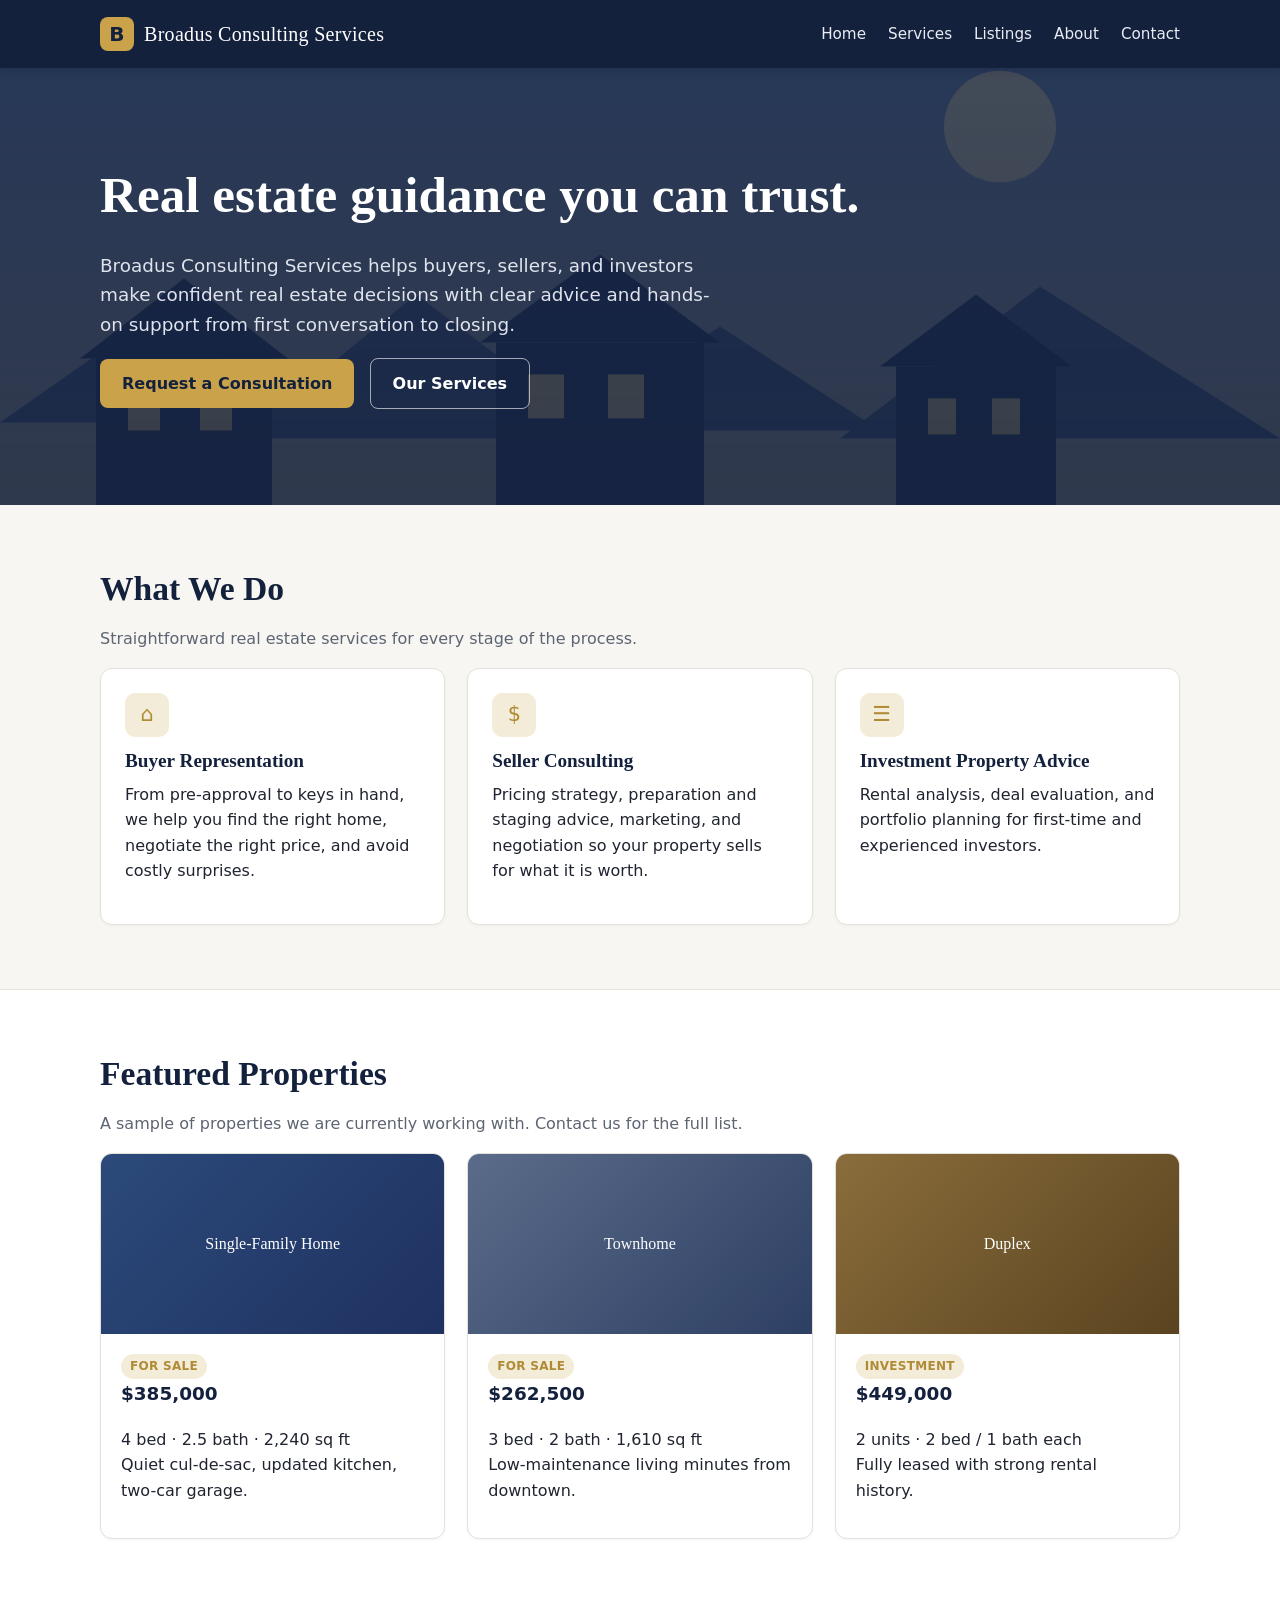
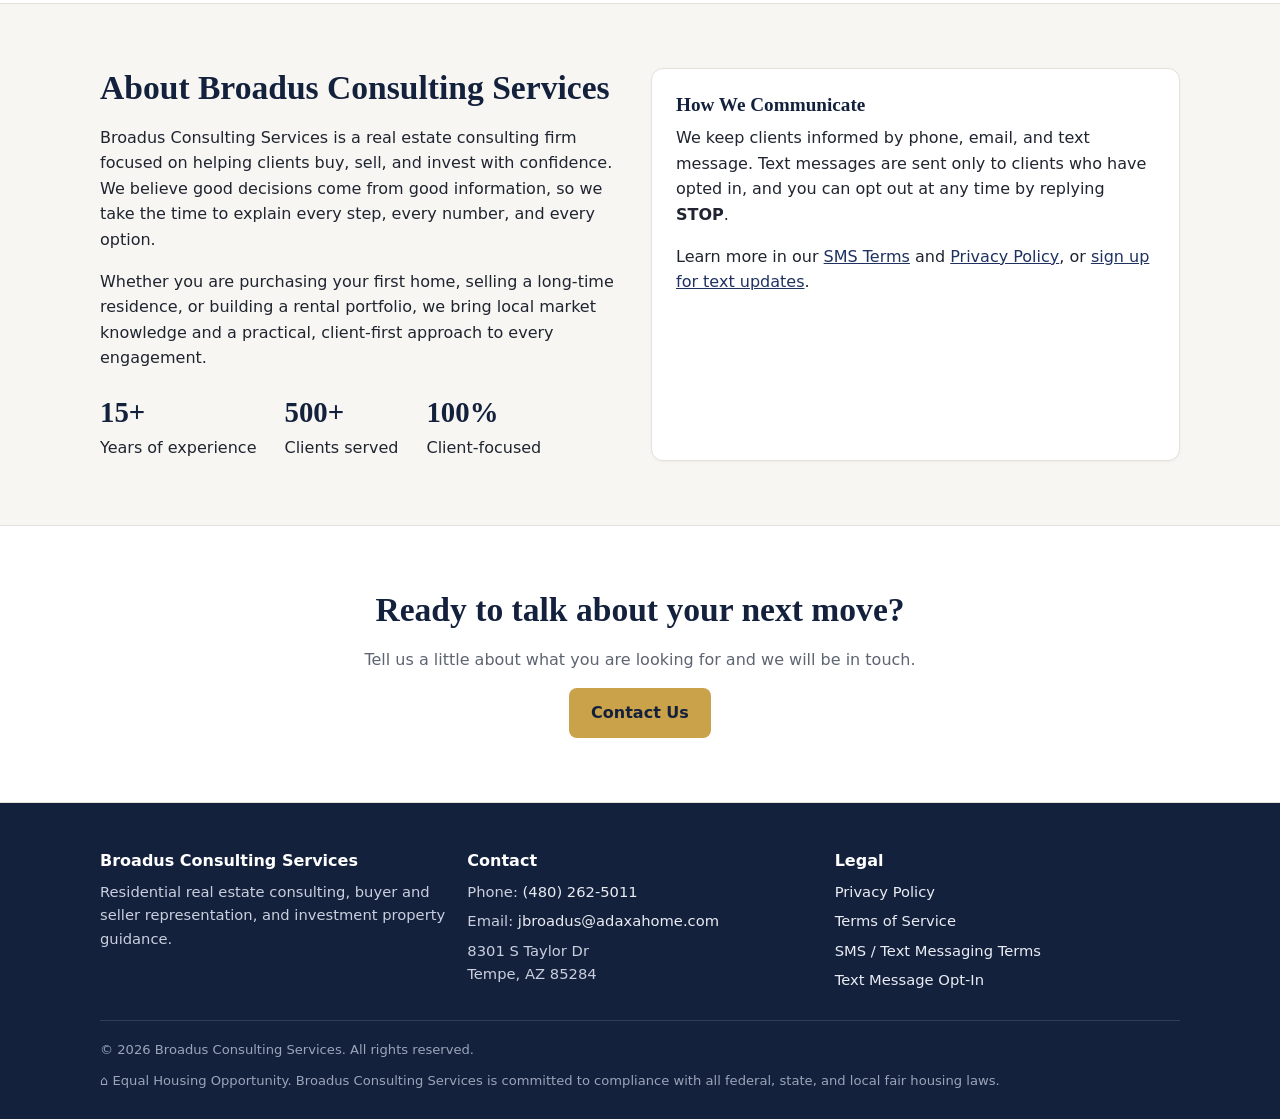
==== index.html @ 6963d56e "Publish Broadus Consulting Services website Co-Authored-By: Claude Fable 5.1 <noreply@anthropic.com>" ====
<!DOCTYPE html>
<html lang="en">
<head>
<meta charset="UTF-8">
<meta name="viewport" content="width=device-width, initial-scale=1.0">
<title>Real Estate Consulting | Broadus Consulting Services</title>
<meta name="description" content="Broadus Consulting Services provides buyer representation, seller consulting, and investment property advice.">
<link rel="stylesheet" href="styles.css">
</head>
<body>
<header class="site-header">
  <div class="container">
    <a class="brand" href="index.html"><span class="mark">B</span>Broadus Consulting Services</a>
    <button class="nav-toggle" aria-label="Toggle menu" onclick="document.getElementById('nav').classList.toggle('open')">&#9776;</button>
    <nav class="main" id="nav">
      <ul>
        <li><a href="index.html">Home</a></li>
        <li><a href="index.html#services">Services</a></li>
        <li><a href="index.html#listings">Listings</a></li>
        <li><a href="index.html#about">About</a></li>
        <li><a href="contact.html">Contact</a></li>
      </ul>
    </nav>
  </div>
</header>
<section class="hero">
  <div class="container">
    <h1>Real estate guidance you can trust.</h1>
    <p>Broadus Consulting Services helps buyers, sellers, and investors make confident real estate decisions with clear advice and hands-on support from first conversation to closing.</p>
    <a class="btn" href="contact.html">Request a Consultation</a>
    <a class="btn outline" href="#services">Our Services</a>
  </div>
</section>

<section id="services">
  <div class="container">
    <h2>What We Do</h2>
    <p class="muted">Straightforward real estate services for every stage of the process.</p>
    <div class="grid cols-3">
      <div class="card"><div class="icon">&#8962;</div><h3>Buyer Representation</h3><p>From pre-approval to keys in hand, we help you find the right home, negotiate the right price, and avoid costly surprises.</p></div>
      <div class="card"><div class="icon">&#36;</div><h3>Seller Consulting</h3><p>Pricing strategy, preparation and staging advice, marketing, and negotiation so your property sells for what it is worth.</p></div>
      <div class="card"><div class="icon">&#9776;</div><h3>Investment Property Advice</h3><p>Rental analysis, deal evaluation, and portfolio planning for first-time and experienced investors.</p></div>
    </div>
  </div>
</section>

<section id="listings" class="alt">
  <div class="container">
    <h2>Featured Properties</h2>
    <p class="muted">A sample of properties we are currently working with. Contact us for the full list.</p>
    <div class="grid cols-3">
      <div class="card listing"><div class="photo p1">Single-Family Home</div><div class="body"><span class="badge">For Sale</span><p class="price">$385,000</p><p>4 bed &middot; 2.5 bath &middot; 2,240 sq ft<br>Quiet cul-de-sac, updated kitchen, two-car garage.</p></div></div>
      <div class="card listing"><div class="photo p2">Townhome</div><div class="body"><span class="badge">For Sale</span><p class="price">$262,500</p><p>3 bed &middot; 2 bath &middot; 1,610 sq ft<br>Low-maintenance living minutes from downtown.</p></div></div>
      <div class="card listing"><div class="photo p3">Duplex</div><div class="body"><span class="badge">Investment</span><p class="price">$449,000</p><p>2 units &middot; 2 bed / 1 bath each<br>Fully leased with strong rental history.</p></div></div>
    </div>
  </div>
</section>

<section id="about">
  <div class="container grid cols-2">
    <div>
      <h2>About Broadus Consulting Services</h2>
      <p>Broadus Consulting Services is a real estate consulting firm focused on helping clients buy, sell, and invest with confidence. We believe good decisions come from good information, so we take the time to explain every step, every number, and every option.</p>
      <p>Whether you are purchasing your first home, selling a long-time residence, or building a rental portfolio, we bring local market knowledge and a practical, client-first approach to every engagement.</p>
      <div class="stats">
        <div class="stat"><b>15+</b>Years of experience</div>
        <div class="stat"><b>500+</b>Clients served</div>
        <div class="stat"><b>100%</b>Client-focused</div>
      </div>
    </div>
    <div class="card">
      <h3>How We Communicate</h3>
      <p>We keep clients informed by phone, email, and text message. Text messages are sent only to clients who have opted in, and you can opt out at any time by replying <strong>STOP</strong>.</p>
      <p>Learn more in our <a href="sms-terms.html">SMS Terms</a> and <a href="privacy-policy.html">Privacy Policy</a>, or <a href="contact.html">sign up for text updates</a>.</p>
    </div>
  </div>
</section>

<section class="alt" id="cta">
  <div class="container" style="text-align:center">
    <h2>Ready to talk about your next move?</h2>
    <p class="muted">Tell us a little about what you are looking for and we will be in touch.</p>
    <a class="btn" href="contact.html">Contact Us</a>
  </div>
</section>
<footer>
  <div class="container">
    <div class="grid cols-3">
      <div>
        <h3>Broadus Consulting Services</h3>
        <p>Residential real estate consulting, buyer and seller representation, and investment property guidance.</p>
      </div>
      <div>
        <h3>Contact</h3>
        <ul>
          <li>Phone: <a href="tel:+14802625011">(480) 262-5011</a></li>
          <li>Email: <a href="mailto:jbroadus@adaxahome.com">jbroadus@adaxahome.com</a></li>
          <li>8301 S Taylor Dr<br>Tempe, AZ 85284</li>
        </ul>
      </div>
      <div>
        <h3>Legal</h3>
        <ul>
          <li><a href="privacy-policy.html">Privacy Policy</a></li>
          <li><a href="terms.html">Terms of Service</a></li>
          <li><a href="sms-terms.html">SMS / Text Messaging Terms</a></li>
          <li><a href="contact.html">Text Message Opt-In</a></li>
        </ul>
      </div>
    </div>
    <div class="legalline">
      &copy; <span id="year"></span> Broadus Consulting Services. All rights reserved.
      <div class="eho">&#8962; Equal Housing Opportunity. Broadus Consulting Services is committed to compliance with all federal, state, and local fair housing laws.</div>
    </div>
  </div>
</footer>
<script>document.getElementById('year').textContent=new Date().getFullYear();</script>
</body>
</html>
---- styles.css ----
:root{
  --navy:#14213d;--navy-2:#1f3160;--gold:#c9a24a;--gold-2:#b08b36;
  --bg:#f7f6f2;--card:#ffffff;--text:#1f2430;--muted:#5d6472;--line:#e3e1da;
  --radius:12px;--max:1120px;
}
*{box-sizing:border-box}
html{scroll-behavior:smooth}
body{margin:0;font-family:"Segoe UI",system-ui,-apple-system,Helvetica,Arial,sans-serif;color:var(--text);background:var(--bg);line-height:1.6}
a{color:var(--navy-2)}
img{max-width:100%;display:block}
.container{max-width:var(--max);margin:0 auto;padding:0 20px}
h1,h2,h3{font-family:Georgia,"Times New Roman",serif;line-height:1.2;margin:0 0 .5em;color:var(--navy)}
h1{font-size:clamp(2rem,4.5vw,3.2rem)}
h2{font-size:clamp(1.5rem,3vw,2.1rem)}
h3{font-size:1.2rem}
p{margin:0 0 1em}
.muted{color:var(--muted)}
.small{font-size:.9rem}

/* header */
.site-header{background:var(--navy);color:#fff;position:sticky;top:0;z-index:20;box-shadow:0 2px 10px rgba(0,0,0,.15)}
.site-header .container{display:flex;align-items:center;justify-content:space-between;height:68px}
.brand{display:flex;align-items:center;gap:10px;color:#fff;text-decoration:none;font-family:Georgia,serif;font-size:1.25rem;letter-spacing:.3px}
.brand .mark{width:34px;height:34px;border-radius:8px;background:var(--gold);display:grid;place-items:center;color:var(--navy);font-weight:700;font-family:system-ui,sans-serif}
nav.main ul{list-style:none;display:flex;gap:22px;margin:0;padding:0}
nav.main a{color:#e9ecf3;text-decoration:none;font-size:.95rem}
nav.main a:hover,nav.main a[aria-current]{color:var(--gold)}
.nav-toggle{display:none;background:none;border:1px solid rgba(255,255,255,.4);color:#fff;border-radius:8px;padding:6px 10px;font-size:1rem}
@media(max-width:760px){
  .nav-toggle{display:block}
  nav.main{position:absolute;left:0;right:0;top:68px;background:var(--navy);display:none;padding:10px 20px 18px;border-top:1px solid rgba(255,255,255,.1)}
  nav.main.open{display:block}
  nav.main ul{flex-direction:column;gap:12px}
}

/* hero */
.hero{background:linear-gradient(rgba(20,33,61,.78),rgba(20,33,61,.85)),url("hero.svg") center/cover;color:#fff;padding:96px 0}
.hero h1{color:#fff}
.hero p{font-size:1.15rem;max-width:620px;color:#dfe3ec}
.btn{display:inline-block;background:var(--gold);color:var(--navy);padding:12px 22px;border-radius:8px;text-decoration:none;font-weight:600;border:0;cursor:pointer;font-size:1rem}
.btn:hover{background:var(--gold-2)}
.btn.outline{background:transparent;color:#fff;border:1px solid rgba(255,255,255,.6);margin-left:10px}
.btn.outline:hover{background:rgba(255,255,255,.1)}

/* sections */
section{padding:64px 0}
section.alt{background:#fff;border-top:1px solid var(--line);border-bottom:1px solid var(--line)}
.grid{display:grid;gap:22px}
.grid.cols-3{grid-template-columns:repeat(3,1fr)}
.grid.cols-2{grid-template-columns:repeat(2,1fr)}
@media(max-width:860px){.grid.cols-3,.grid.cols-2{grid-template-columns:1fr}}
.card{background:var(--card);border:1px solid var(--line);border-radius:var(--radius);padding:24px;box-shadow:0 1px 3px rgba(0,0,0,.04)}
.card .icon{width:44px;height:44px;border-radius:10px;background:#f3ecd8;color:var(--gold-2);display:grid;place-items:center;font-size:1.3rem;margin-bottom:12px}
.listing{padding:0;overflow:hidden}
.listing .photo{height:180px;background:var(--navy-2);display:grid;place-items:center;color:#fff;font-family:Georgia,serif}
.listing .photo.p1{background:linear-gradient(135deg,#2b4a7a,#1f3160)}
.listing .photo.p2{background:linear-gradient(135deg,#5b6c8a,#2d3f63)}
.listing .photo.p3{background:linear-gradient(135deg,#8a6d3b,#5a4320)}
.listing .body{padding:18px 20px}
.price{font-weight:700;color:var(--navy);font-size:1.15rem}
.badge{display:inline-block;background:#f3ecd8;color:var(--gold-2);font-size:.75rem;padding:3px 9px;border-radius:999px;font-weight:600;letter-spacing:.3px;text-transform:uppercase}
.stats{display:flex;gap:28px;flex-wrap:wrap;margin-top:18px}
.stat b{display:block;font-size:1.8rem;color:var(--navy);font-family:Georgia,serif}

/* forms */
form{display:grid;gap:14px}
label{font-weight:600;font-size:.95rem}
input[type=text],input[type=email],input[type=tel],select,textarea{width:100%;padding:11px 12px;border:1px solid #cfd3db;border-radius:8px;font:inherit;background:#fff}
input:focus,select:focus,textarea:focus{outline:2px solid var(--gold);border-color:var(--gold)}
.field{display:grid;gap:6px}
.row{display:grid;grid-template-columns:1fr 1fr;gap:14px}
@media(max-width:600px){.row{grid-template-columns:1fr}}
.consent{display:grid;grid-template-columns:auto 1fr;gap:10px;align-items:start;background:#fbf8ef;border:1px solid #ecdfb9;border-radius:8px;padding:14px}
.consent input{margin-top:5px;width:18px;height:18px}
.consent label{font-weight:400;font-size:.9rem;line-height:1.5}
.form-note{font-size:.85rem;color:var(--muted)}
.success{display:none;background:#e8f5ec;border:1px solid #bfe3c8;color:#1d5a2e;padding:16px;border-radius:8px}

/* legal pages */
.legal{max-width:820px}
.legal h2{margin-top:2em;font-size:1.4rem}
.legal ul{padding-left:1.3em}
.legal .updated{color:var(--muted);font-size:.9rem;margin-bottom:2em}
.callout{background:#fbf8ef;border-left:4px solid var(--gold);padding:14px 18px;border-radius:0 8px 8px 0;margin:1.2em 0}
.page-title{background:var(--navy);color:#fff;padding:56px 0 48px}
.page-title h1{color:#fff;margin:0}
.page-title p{color:#c9cfdd;margin:8px 0 0}

/* footer */
footer{background:var(--navy);color:#c9cfdd;padding:48px 0 28px;font-size:.92rem}
footer .grid{margin-bottom:28px}
footer h3{color:#fff;font-size:1rem;font-family:system-ui,sans-serif;margin-bottom:.6em}
footer a{color:#e9ecf3;text-decoration:none}
footer a:hover{color:var(--gold)}
footer ul{list-style:none;padding:0;margin:0;display:grid;gap:6px}
footer .legalline{border-top:1px solid rgba(255,255,255,.12);padding-top:18px;font-size:.82rem;color:#9ba4b8}
footer .eho{display:flex;align-items:center;gap:10px;margin-top:10px}
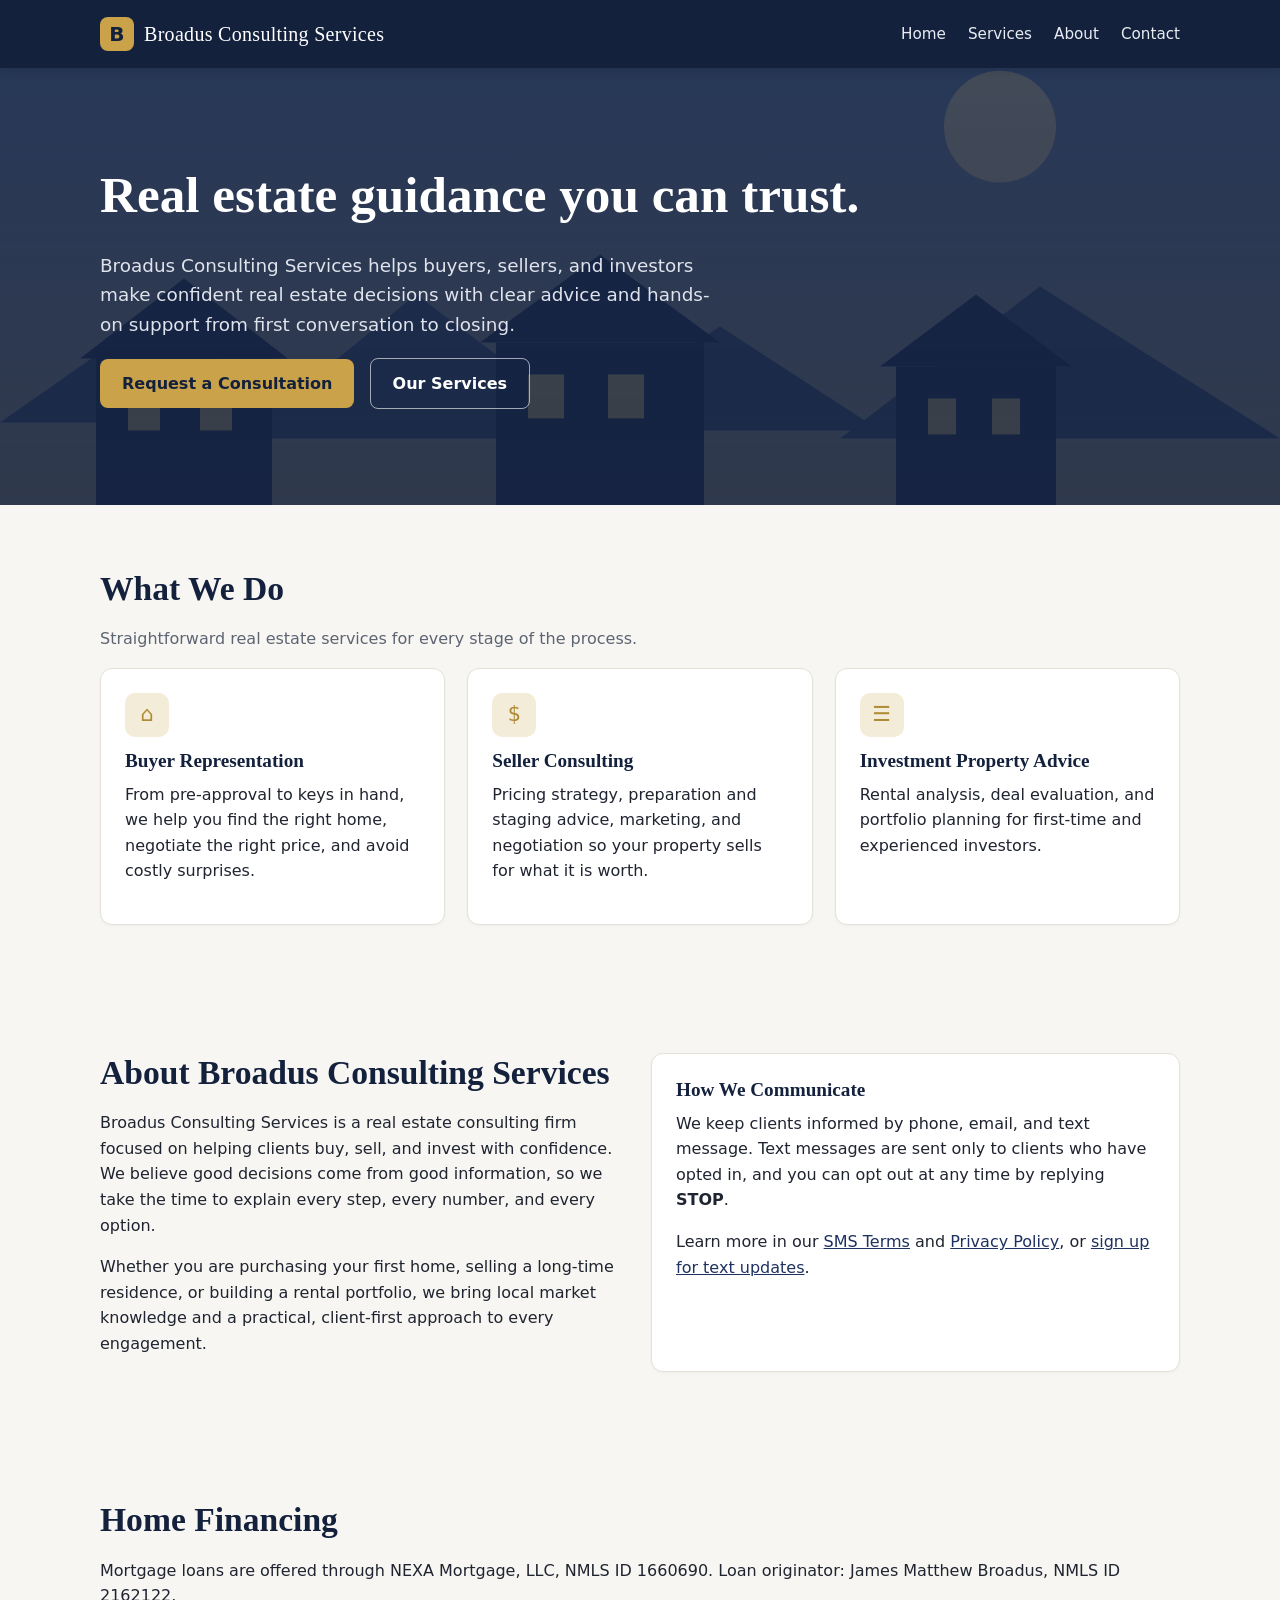
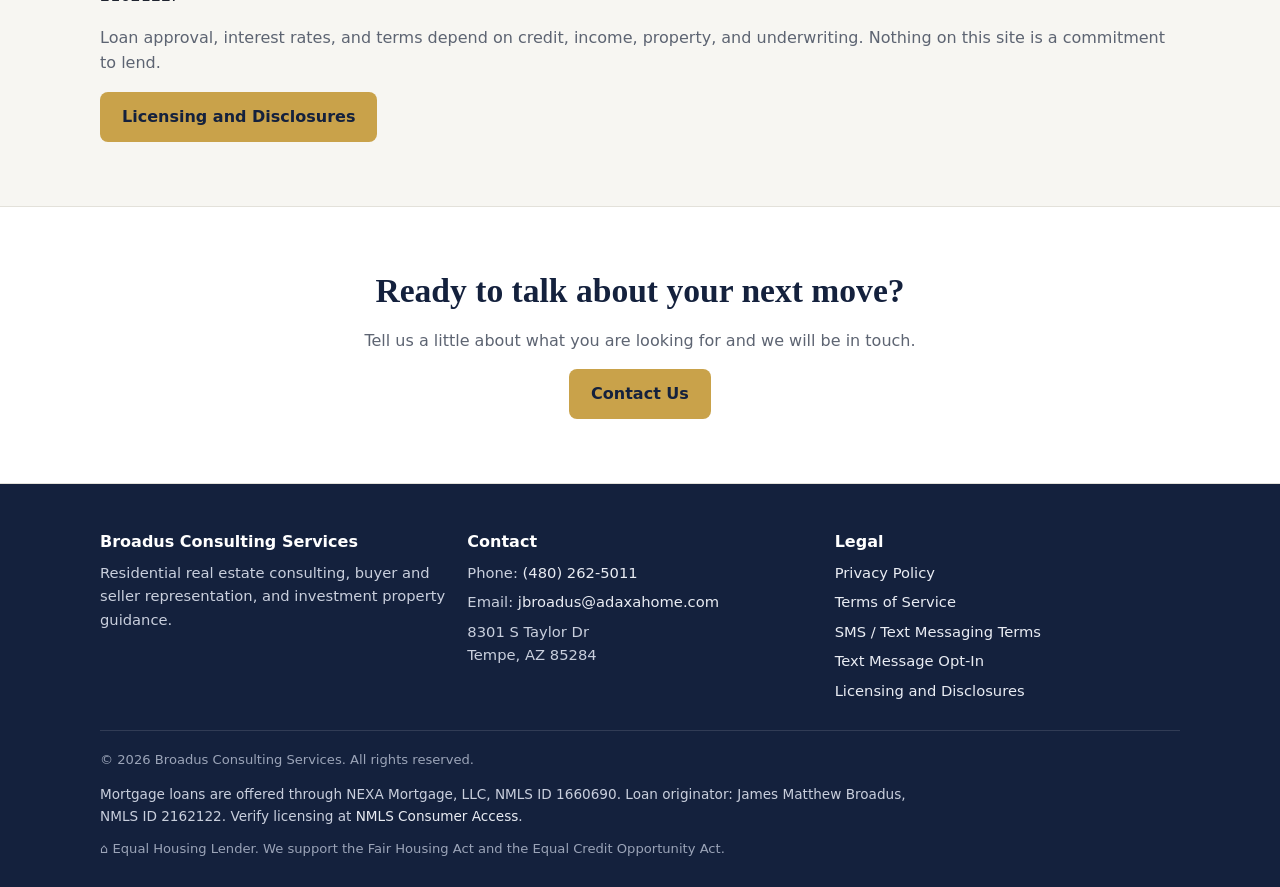
==== commit d9c5f1e3: "Publish NMLS and mortgage disclosures; remove sample listings and stats Co-Authored-By: Claude Haiku" ====
--- a/index.html
+++ b/index.html
@@ -16,7 +16,6 @@
       <ul>
         <li><a href="index.html">Home</a></li>
         <li><a href="index.html#services">Services</a></li>
-        <li><a href="index.html#listings">Listings</a></li>
         <li><a href="index.html#about">About</a></li>
         <li><a href="contact.html">Contact</a></li>
       </ul>
@@ -44,35 +43,27 @@
   </div>
 </section>
 
-<section id="listings" class="alt">
-  <div class="container">
-    <h2>Featured Properties</h2>
-    <p class="muted">A sample of properties we are currently working with. Contact us for the full list.</p>
-    <div class="grid cols-3">
-      <div class="card listing"><div class="photo p1">Single-Family Home</div><div class="body"><span class="badge">For Sale</span><p class="price">$385,000</p><p>4 bed &middot; 2.5 bath &middot; 2,240 sq ft<br>Quiet cul-de-sac, updated kitchen, two-car garage.</p></div></div>
-      <div class="card listing"><div class="photo p2">Townhome</div><div class="body"><span class="badge">For Sale</span><p class="price">$262,500</p><p>3 bed &middot; 2 bath &middot; 1,610 sq ft<br>Low-maintenance living minutes from downtown.</p></div></div>
-      <div class="card listing"><div class="photo p3">Duplex</div><div class="body"><span class="badge">Investment</span><p class="price">$449,000</p><p>2 units &middot; 2 bed / 1 bath each<br>Fully leased with strong rental history.</p></div></div>
-    </div>
-  </div>
-</section>
-
 <section id="about">
   <div class="container grid cols-2">
     <div>
       <h2>About Broadus Consulting Services</h2>
       <p>Broadus Consulting Services is a real estate consulting firm focused on helping clients buy, sell, and invest with confidence. We believe good decisions come from good information, so we take the time to explain every step, every number, and every option.</p>
       <p>Whether you are purchasing your first home, selling a long-time residence, or building a rental portfolio, we bring local market knowledge and a practical, client-first approach to every engagement.</p>
-      <div class="stats">
-        <div class="stat"><b>15+</b>Years of experience</div>
-        <div class="stat"><b>500+</b>Clients served</div>
-        <div class="stat"><b>100%</b>Client-focused</div>
-      </div>
     </div>
     <div class="card">
       <h3>How We Communicate</h3>
       <p>We keep clients informed by phone, email, and text message. Text messages are sent only to clients who have opted in, and you can opt out at any time by replying <strong>STOP</strong>.</p>
       <p>Learn more in our <a href="sms-terms.html">SMS Terms</a> and <a href="privacy-policy.html">Privacy Policy</a>, or <a href="contact.html">sign up for text updates</a>.</p>
     </div>
+  </div>
+</section>
+
+<section id="financing">
+  <div class="container">
+    <h2>Home Financing</h2>
+    <p>Mortgage loans are offered through NEXA Mortgage, LLC, NMLS ID 1660690. Loan originator: James Matthew Broadus, NMLS ID 2162122.</p>
+    <p class="muted">Loan approval, interest rates, and terms depend on credit, income, property, and underwriting. Nothing on this site is a commitment to lend.</p>
+    <a class="btn" href="disclosures.html">Licensing and Disclosures</a>
   </div>
 </section>
 
@@ -105,12 +96,14 @@
           <li><a href="terms.html">Terms of Service</a></li>
           <li><a href="sms-terms.html">SMS / Text Messaging Terms</a></li>
           <li><a href="contact.html">Text Message Opt-In</a></li>
+          <li><a href="disclosures.html">Licensing and Disclosures</a></li>
         </ul>
       </div>
     </div>
     <div class="legalline">
       &copy; <span id="year"></span> Broadus Consulting Services. All rights reserved.
-      <div class="eho">&#8962; Equal Housing Opportunity. Broadus Consulting Services is committed to compliance with all federal, state, and local fair housing laws.</div>
+      <p class="mortgage-disclosure">Mortgage loans are offered through NEXA Mortgage, LLC, NMLS ID 1660690. Loan originator: James Matthew Broadus, NMLS ID 2162122. Verify licensing at <a href="https://www.nmlsconsumeraccess.org/" target="_blank" rel="noopener">NMLS Consumer Access</a>.</p>
+      <div class="eho">&#8962; Equal Housing Lender. We support the Fair Housing Act and the Equal Credit Opportunity Act.</div>
     </div>
   </div>
 </footer>
--- a/styles.css
+++ b/styles.css
@@ -95,3 +95,5 @@
 footer ul{list-style:none;padding:0;margin:0;display:grid;gap:6px}
 footer .legalline{border-top:1px solid rgba(255,255,255,.12);padding-top:18px;font-size:.82rem;color:#9ba4b8}
 footer .eho{display:flex;align-items:center;gap:10px;margin-top:10px}
+
+.mortgage-disclosure{font-size:.85rem;color:#c9cfdd;margin:14px 0 0;max-width:820px}
